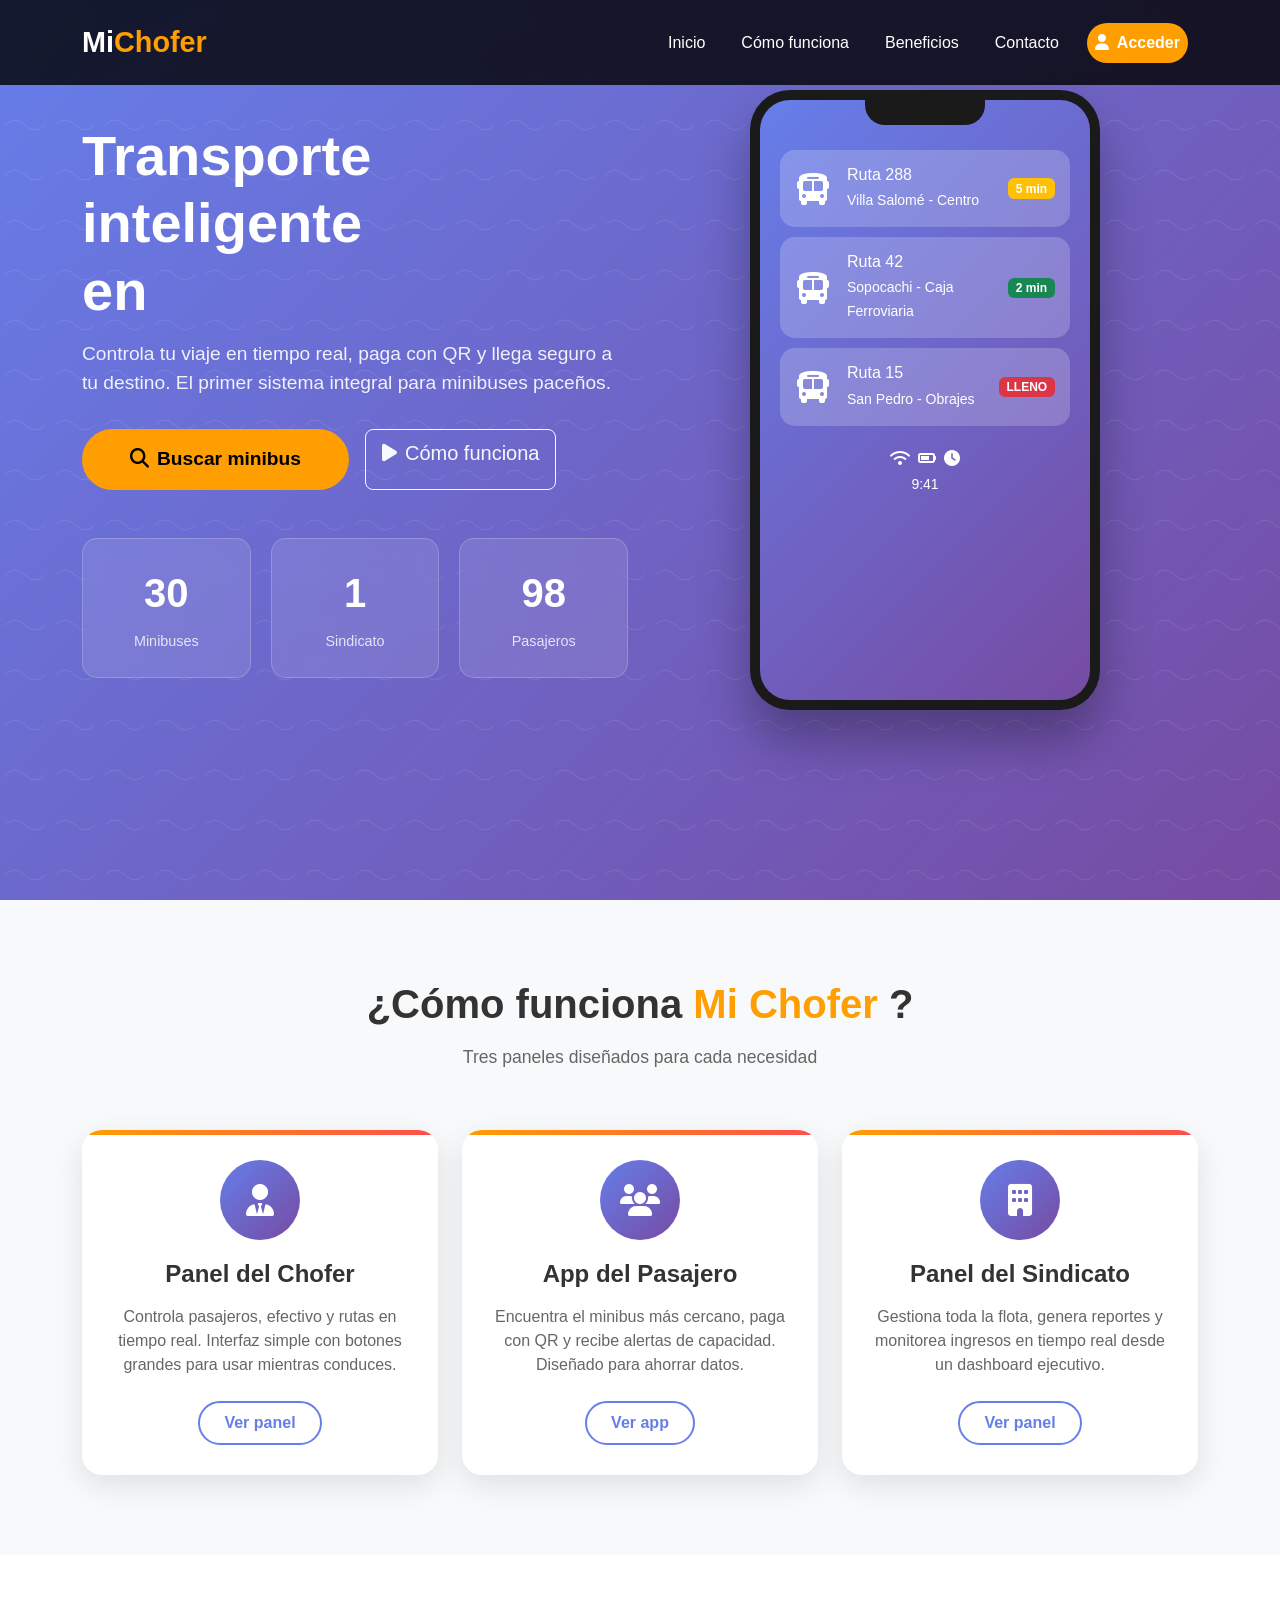
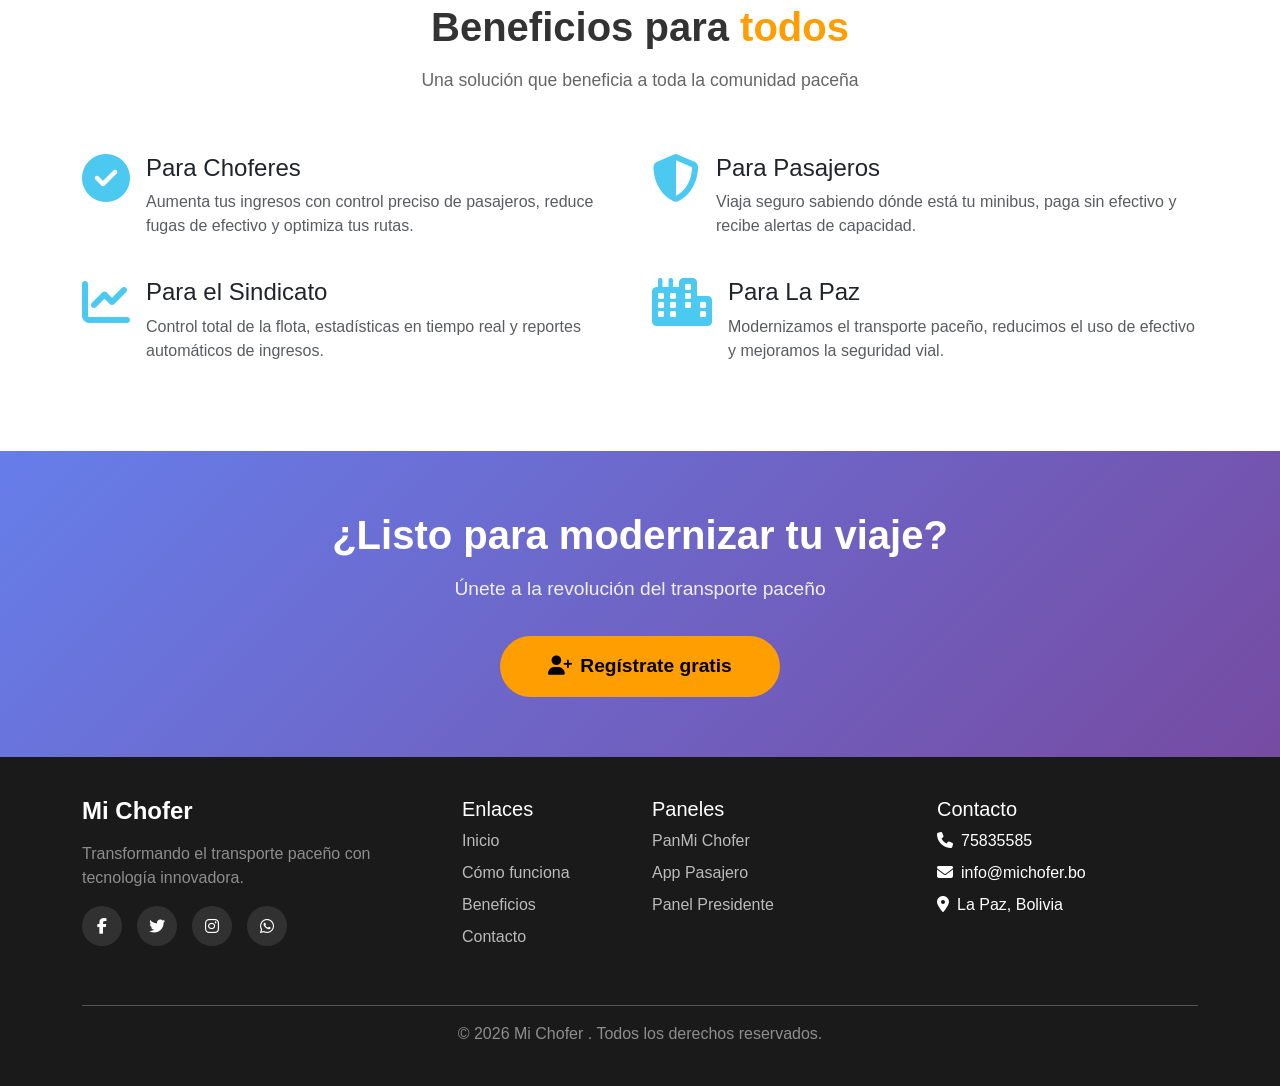
==== index.html @ 48915121 "Add files via upload" ====
<!DOCTYPE html>
<html lang="es">
<head>
    <meta charset="UTF-8">
    <meta name="viewport" content="width=device-width, initial-scale=1.0">
    <title>Mi Chofer  - Sistema Inteligente de Transporte</title>
    
    <!-- Bootstrap 5 -->
    <link href="https://cdn.jsdelivr.net/npm/bootstrap@5.3.0/dist/css/bootstrap.min.css" rel="stylesheet">
    <!-- Font Awesome -->
    <link rel="stylesheet" href="https://cdnjs.cloudflare.com/ajax/libs/font-awesome/6.4.0/css/all.min.css">
    <!-- Estilos personalizados -->
    <style>
        * {
            margin: 0;
            padding: 0;
            box-sizing: border-box;
        }

        body {
            font-family: 'Segoe UI', Tahoma, Geneva, Verdana, sans-serif;
            overflow-x: hidden;
        }

        /* Preloader */
        #preloader {
            position: fixed;
            top: 0;
            left: 0;
            width: 100%;
            height: 100%;
            background: linear-gradient(135deg, #667eea 0%, #764ba2 100%);
            z-index: 9999;
            display: flex;
            justify-content: center;
            align-items: center;
            transition: opacity 0.5s ease, visibility 0.5s ease;
        }

        #preloader.hidden {
            opacity: 0;
            visibility: hidden;
        }

        .loader {
            text-align: center;
            color: white;
        }

        .loader i {
            font-size: 4rem;
            margin-bottom: 1rem;
            animation: bounce 2s infinite;
        }

        .spinner {
            width: 50px;
            height: 50px;
            border: 5px solid rgba(255,255,255,0.3);
            border-top: 5px solid #ff9e00;
            border-radius: 50%;
            margin: 20px auto;
            animation: spin 1s linear infinite;
        }

        @keyframes spin {
            0% { transform: rotate(0deg); }
            100% { transform: rotate(360deg); }
        }

        @keyframes bounce {
            0%, 100% { transform: translateY(0); }
            50% { transform: translateY(-20px); }
        }

        /* Navbar */
        .navbar {
            background: rgba(0, 0, 0, 0.8);
            backdrop-filter: blur(10px);
            transition: all 0.3s ease;
            padding: 1rem 0;
        }

        .navbar.scrolled {
            padding: 0.5rem 0;
            background: rgba(0, 0, 0, 0.95);
        }

        .navbar-brand {
            font-size: 1.8rem;
            font-weight: 800;
        }

        .navbar-brand span:first-child {
            color: white;
        }

        .navbar-brand span:last-child {
            color: #ff9e00;
        }

        .nav-link {
            color: white !important;
            font-weight: 500;
            margin: 0 10px;
            transition: all 0.3s ease;
            position: relative;
        }

        .nav-link:hover {
            color: #ff9e00 !important;
        }

        .nav-link::after {
            content: '';
            position: absolute;
            bottom: 0;
            left: 50%;
            transform: translateX(-50%);
            width: 0;
            height: 2px;
            background: #ff9e00;
            transition: width 0.3s ease;
        }

        .nav-link:hover::after {
            width: 80%;
        }

        .btn-acceder {
            background: #ff9e00;
            color: #000;
            font-weight: 600;
            padding: 0.5rem 1.5rem;
            border-radius: 50px;
            transition: all 0.3s ease;
        }

        .btn-acceder:hover {
            background: #ffb347;
            transform: translateY(-2px);
            box-shadow: 0 5px 15px rgba(255, 158, 0, 0.3);
        }

        /* Hero Section */
        .hero-section {
            min-height: 100vh;
            background: linear-gradient(135deg, #667eea 0%, #764ba2 100%);
            padding-top: 90px;
            position: relative;
            overflow: hidden;
        }

        .hero-section::before {
            content: '';
            position: absolute;
            top: 0;
            left: 0;
            right: 0;
            bottom: 0;
            background: url('data:image/svg+xml,<svg xmlns="http://www.w3.org/2000/svg" viewBox="0 0 100 100" opacity="0.1"><path d="M10 50 Q 30 30, 50 50 T 90 50" stroke="white" fill="none" stroke-width="2"/></svg>');
            background-size: 50px 50px;
            animation: moveBackground 20s linear infinite;
        }

        @keyframes moveBackground {
            from { background-position: 0 0; }
            to { background-position: 100px 100px; }
        }

        .hero-content {
            position: relative;
            z-index: 2;
        }

        .hero-title {
            font-size: 3.5rem;
            font-weight: 800;
            color: white;
            margin-bottom: 1rem;
            line-height: 1.2;
        }

        .hero-title .highlight {
            color: #ff9e00;
            display: inline-block;
            animation: glow 2s infinite;
        }

        @keyframes glow {
            0%, 100% { text-shadow: 0 0 10px rgba(255, 158, 0, 0.5); }
            50% { text-shadow: 0 0 20px rgba(255, 158, 0, 0.8); }
        }

        .hero-subtitle {
            font-size: 1.2rem;
            color: rgba(255, 255, 255, 0.9);
            margin-bottom: 2rem;
        }

        /* Stats Cards */
        .stats-container {
            display: flex;
            gap: 20px;
            margin-top: 3rem;
        }

        .stat-card {
            background: rgba(255, 255, 255, 0.1);
            backdrop-filter: blur(10px);
            border: 1px solid rgba(255, 255, 255, 0.2);
            border-radius: 15px;
            padding: 1.5rem;
            text-align: center;
            flex: 1;
            transition: all 0.3s ease;
            cursor: pointer;
        }

        .stat-card:hover {
            transform: translateY(-10px);
            background: rgba(255, 255, 255, 0.2);
            border-color: #ff9e00;
        }

        .stat-number {
            font-size: 2.5rem;
            font-weight: 800;
            color: white;
            margin-bottom: 0.5rem;
        }

        .stat-label {
            color: rgba(255, 255, 255, 0.8);
            font-size: 0.9rem;
        }

        /* Phone Mockup */
        .phone-mockup {
            position: relative;
            width: 100%;
            max-width: 350px;
            margin: 0 auto;
        }

        .phone-frame {
            background: #1a1a1a;
            border-radius: 40px;
            padding: 10px;
            box-shadow: 0 30px 50px rgba(0, 0, 0, 0.3);
            position: relative;
            z-index: 2;
        }

        .phone-screen {
            background: linear-gradient(135deg, #667eea 0%, #764ba2 100%);
            border-radius: 30px;
            padding: 20px;
            min-height: 600px;
            color: white;
            position: relative;
            overflow: hidden;
        }

        .phone-notch {
            position: absolute;
            top: 0;
            left: 50%;
            transform: translateX(-50%);
            width: 120px;
            height: 25px;
            background: #1a1a1a;
            border-radius: 0 0 20px 20px;
            z-index: 3;
        }

        .app-preview {
            margin-top: 30px;
        }

        .preview-card {
            background: rgba(255, 255, 255, 0.2);
            border-radius: 15px;
            padding: 15px;
            margin-bottom: 10px;
            animation: slideIn 0.5s ease;
            transform-origin: left;
        }

        @keyframes slideIn {
            from {
                opacity: 0;
                transform: translateX(-20px);
            }
            to {
                opacity: 1;
                transform: translateX(0);
            }
        }

        /* Features Section */
        .features-section {
            padding: 80px 0;
            background: #f8f9fa;
        }

        .section-title {
            text-align: center;
            margin-bottom: 60px;
        }

        .section-title h2 {
            font-size: 2.5rem;
            font-weight: 800;
            color: #333;
            margin-bottom: 1rem;
        }

        .section-title p {
            color: #666;
            font-size: 1.1rem;
        }

        .feature-card {
            background: white;
            border-radius: 20px;
            padding: 30px;
            text-align: center;
            box-shadow: 0 10px 30px rgba(0, 0, 0, 0.1);
            transition: all 0.3s ease;
            height: 100%;
            position: relative;
            overflow: hidden;
        }

        .feature-card:hover {
            transform: translateY(-10px);
            box-shadow: 0 20px 40px rgba(0, 0, 0, 0.2);
        }

        .feature-card::before {
            content: '';
            position: absolute;
            top: 0;
            left: 0;
            right: 0;
            height: 5px;
            background: linear-gradient(90deg, #ff9e00, #ff4d4d);
        }

        .feature-icon {
            width: 80px;
            height: 80px;
            background: linear-gradient(135deg, #667eea 0%, #764ba2 100%);
            border-radius: 50%;
            display: flex;
            align-items: center;
            justify-content: center;
            margin: 0 auto 20px;
            color: white;
            font-size: 2rem;
        }

        .feature-card h3 {
            font-size: 1.5rem;
            font-weight: 700;
            margin-bottom: 1rem;
            color: #333;
        }

        .feature-card p {
            color: #666;
            margin-bottom: 1.5rem;
        }

        .feature-btn {
            background: transparent;
            border: 2px solid #667eea;
            color: #667eea;
            padding: 0.5rem 1.5rem;
            border-radius: 50px;
            font-weight: 600;
            transition: all 0.3s ease;
            text-decoration: none;
            display: inline-block;
        }

        .feature-btn:hover {
            background: #667eea;
            color: white;
        }

        /* CTA Section */
        .cta-section {
            background: linear-gradient(135deg, #667eea 0%, #764ba2 100%);
            padding: 60px 0;
            text-align: center;
            color: white;
        }

        .cta-section h2 {
            font-size: 2.5rem;
            font-weight: 800;
            margin-bottom: 1rem;
        }

        .cta-section p {
            font-size: 1.2rem;
            margin-bottom: 2rem;
            opacity: 0.9;
        }

        .cta-btn {
            background: #ff9e00;
            color: #000;
            font-weight: 700;
            padding: 1rem 3rem;
            border-radius: 50px;
            font-size: 1.2rem;
            text-decoration: none;
            display: inline-block;
            transition: all 0.3s ease;
            border: none;
            cursor: pointer;
        }

        .cta-btn:hover {
            background: #ffb347;
            transform: translateY(-2px);
            box-shadow: 0 10px 20px rgba(0, 0, 0, 0.2);
            color: #000;
        }

        /* Footer */
        footer {
            background: #1a1a1a;
            color: white;
            padding: 40px 0;
        }

        .footer-title {
            font-size: 1.5rem;
            font-weight: 700;
            margin-bottom: 1rem;
        }

        .footer-title span {
            color: #ff9e00;
        }

        .footer-links {
            list-style: none;
            padding: 0;
        }

        .footer-links li {
            margin-bottom: 0.5rem;
        }

        .footer-links a {
            color: rgba(255, 255, 255, 0.7);
            text-decoration: none;
            transition: all 0.3s ease;
        }

        .footer-links a:hover {
            color: #ff9e00;
            padding-left: 5px;
        }

        .social-links {
            display: flex;
            gap: 15px;
            margin-top: 1rem;
        }

        .social-links a {
            width: 40px;
            height: 40px;
            background: rgba(255, 255, 255, 0.1);
            border-radius: 50%;
            display: flex;
            align-items: center;
            justify-content: center;
            color: white;
            text-decoration: none;
            transition: all 0.3s ease;
        }

        .social-links a:hover {
            background: #ff9e00;
            transform: translateY(-3px);
        }

        /* Responsive */
        @media (max-width: 768px) {
            .hero-title {
                font-size: 2.5rem;
            }
            
            .stats-container {
                flex-direction: column;
            }
            
            .phone-mockup {
                margin-top: 3rem;
            }
            
            .section-title h2 {
                font-size: 2rem;
            }
        }
    </style>
</head>
<body>
    <!-- Preloader -->
    <div id="preloader">
        <div class="loader">
            <i class="fas fa-bus"></i>
            <h2>Mi Chofer</h2>
            <div class="spinner"></div>
            <p class="mt-3">Cargando experiencia paceña...</p>
        </div>
    </div>

    <!-- Navbar -->
    <nav class="navbar navbar-expand-lg navbar-dark fixed-top" id="mainNavbar">
        <div class="container">
            <a class="navbar-brand" href="#">
                <span>Mi</span><span>Chofer</span>
            </a>
            <button class="navbar-toggler" type="button" data-bs-toggle="collapse" data-bs-target="#navbarNav">
                <span class="navbar-toggler-icon"></span>
            </button>
            <div class="collapse navbar-collapse" id="navbarNav">
                <ul class="navbar-nav ms-auto">
                    <li class="nav-item">
                        <a class="nav-link" href="#inicio">Inicio</a>
                    </li>
                    <li class="nav-item">
                        <a class="nav-link" href="#como-funciona">Cómo funciona</a>
                    </li>
                    <li class="nav-item">
                        <a class="nav-link" href="#beneficios">Beneficios</a>
                    </li>
                    <li class="nav-item">
                        <a class="nav-link" href="#contacto">Contacto</a>
                    </li>
                    <li class="nav-item dropdown">
                        <a class="nav-link btn-acceder" href="#" role="button" data-bs-toggle="dropdown">
                            <i class="fas fa-user me-2"></i>Acceder
                        </a>
                        <ul class="dropdown-menu dropdown-menu-end">
                            <li><a class="dropdown-item" href="panels/chofer/index.html"><i class="fas fa-user-tie me-2"></i>Soy Chofer</a></li>
                            <li><a class="dropdown-item" href="panels/pasajero/login.html"><i class="fas fa-user me-2"></i>Soy Pasajero</a></li>
                            <li><hr class="dropdown-divider"></li>
                            <li><a class="dropdown-item" href="panels/presidente/index.html"><i class="fas fa-user-cog me-2"></i>Presidente Sindicato</a></li>
                        </ul>
                    </li>
                </ul>
            </div>
        </div>
    </nav>

    <!-- Hero Section -->
    <section id="inicio" class="hero-section">
        <div class="container h-100">
            <div class="row h-100 align-items-center">
                <div class="col-lg-6 hero-content">
                    <h1 class="hero-title">
                        Transporte inteligente<br>en <span class="highlight"></span>
                    </h1>
                    <p class="hero-subtitle">
                        Controla tu viaje en tiempo real, paga con QR y llega seguro a tu destino. 
                        El primer sistema integral para minibuses paceños.
                    </p>
                    <div class="d-flex gap-3">
                        <a href="panels/pasajero/dashboard.html" class="btn cta-btn">
                            <i class="fas fa-search me-2"></i>Buscar minibus
                        </a>
                        <a href="#como-funciona" class="btn btn-outline-light btn-lg">
                            <i class="fas fa-play me-2"></i>Cómo funciona
                        </a>
                    </div>
                    
                    <!-- Stats -->
                    <div class="stats-container">
                        <div class="stat-card">
                            <div class="stat-number">30</div>
                            <div class="stat-label">Minibuses</div>
                        </div>
                        <div class="stat-card">
                            <div class="stat-number">1</div>
                            <div class="stat-label">Sindicato</div>
                        </div>
                        <div class="stat-card">
                            <div class="stat-number">98</div>
                            <div class="stat-label">Pasajeros</div>
                        </div>
                    </div>
                </div>
                
                <div class="col-lg-6">
                    <div class="phone-mockup">
                        <div class="phone-frame">
                            <div class="phone-screen">
                                <div class="phone-notch"></div>
                                <div class="app-preview">
                                    <div class="preview-card" style="animation-delay: 0.1s">
                                        <div class="d-flex align-items-center">
                                            <i class="fas fa-bus fa-2x me-3"></i>
                                            <div>
                                                <h6 class="mb-1">Ruta 288</h6>
                                                <small>Villa Salomé - Centro</small>
                                            </div>
                                            <span class="badge bg-warning ms-auto">5 min</span>
                                        </div>
                                    </div>
                                    <div class="preview-card" style="animation-delay: 0.2s">
                                        <div class="d-flex align-items-center">
                                            <i class="fas fa-bus fa-2x me-3"></i>
                                            <div>
                                                <h6 class="mb-1">Ruta 42</h6>
                                                <small>Sopocachi - Caja Ferroviaria</small>
                                            </div>
                                            <span class="badge bg-success ms-auto">2 min</span>
                                        </div>
                                    </div>
                                    <div class="preview-card" style="animation-delay: 0.3s">
                                        <div class="d-flex align-items-center">
                                            <i class="fas fa-bus fa-2x me-3"></i>
                                            <div>
                                                <h6 class="mb-1">Ruta 15</h6>
                                                <small>San Pedro - Obrajes</small>
                                            </div>
                                            <span class="badge bg-danger ms-auto">LLENO</span>
                                        </div>
                                    </div>
                                </div>
                                
                                <div class="text-center mt-4">
                                    <div class="d-flex justify-content-center gap-2">
                                        <i class="fas fa-wifi"></i>
                                        <i class="fas fa-battery-three-quarters"></i>
                                        <i class="fas fa-clock"></i>
                                    </div>
                                    <p class="mt-2 small">9:41</p>
                                </div>
                            </div>
                        </div>
                    </div>
                </div>
            </div>
        </div>
    </section>

    <!-- Cómo funciona Section -->
    <section id="como-funciona" class="features-section">
        <div class="container">
            <div class="section-title">
                <h2>¿Cómo funciona <span style="color: #ff9e00;">Mi Chofer </span>?</h2>
                <p>Tres paneles diseñados para cada necesidad</p>
            </div>
            
            <div class="row g-4">
                <div class="col-md-4">
                    <div class="feature-card">
                        <div class="feature-icon">
                            <i class="fas fa-user-tie"></i>
                        </div>
                        <h3>Panel del Chofer</h3>
                        <p>Controla pasajeros, efectivo y rutas en tiempo real. Interfaz simple con botones grandes para usar mientras conduces.</p>
                        <a href="panels/chofer/index.html" class="feature-btn">Ver panel</a>
                    </div>
                </div>
                
                <div class="col-md-4">
                    <div class="feature-card">
                        <div class="feature-icon">
                            <i class="fas fa-users"></i>
                        </div>
                        <h3>App del Pasajero</h3>
                        <p>Encuentra el minibus más cercano, paga con QR y recibe alertas de capacidad. Diseñado para ahorrar datos.</p>
                        <a href="panels/pasajero/login.html" class="feature-btn">Ver app</a>
                    </div>
                </div>
                
                <div class="col-md-4">
                    <div class="feature-card">
                        <div class="feature-icon">
                            <i class="fas fa-building"></i>
                        </div>
                        <h3>Panel del Sindicato</h3>
                        <p>Gestiona toda la flota, genera reportes y monitorea ingresos en tiempo real desde un dashboard ejecutivo.</p>
                        <a href="panels/presidente/index.html" class="feature-btn">Ver panel</a>
                    </div>
                </div>
            </div>
        </div>
    </section>

    <!-- Beneficios Section -->
    <section id="beneficios" class="py-5 bg-white">
        <div class="container">
            <div class="section-title">
                <h2>Beneficios para <span style="color: #ff9e00;">todos</span></h2>
                <p>Una solución que beneficia a toda la comunidad paceña</p>
            </div>
            
            <div class="row mt-5">
                <div class="col-md-6 mb-4">
                    <div class="d-flex gap-3">
                        <i class="fas fa-check-circle fa-3x" style="color: #4cc9f0;"></i>
                        <div>
                            <h4>Para Choferes</h4>
                            <p class="text-muted">Aumenta tus ingresos con control preciso de pasajeros, reduce fugas de efectivo y optimiza tus rutas.</p>
                        </div>
                    </div>
                </div>
                
                <div class="col-md-6 mb-4">
                    <div class="d-flex gap-3">
                        <i class="fas fa-shield-alt fa-3x" style="color: #4cc9f0;"></i>
                        <div>
                            <h4>Para Pasajeros</h4>
                            <p class="text-muted">Viaja seguro sabiendo dónde está tu minibus, paga sin efectivo y recibe alertas de capacidad.</p>
                        </div>
                    </div>
                </div>
                
                <div class="col-md-6 mb-4">
                    <div class="d-flex gap-3">
                        <i class="fas fa-chart-line fa-3x" style="color: #4cc9f0;"></i>
                        <div>
                            <h4>Para el Sindicato</h4>
                            <p class="text-muted">Control total de la flota, estadísticas en tiempo real y reportes automáticos de ingresos.</p>
                        </div>
                    </div>
                </div>
                
                <div class="col-md-6 mb-4">
                    <div class="d-flex gap-3">
                        <i class="fas fa-city fa-3x" style="color: #4cc9f0;"></i>
                        <div>
                            <h4>Para La Paz</h4>
                            <p class="text-muted">Modernizamos el transporte paceño, reducimos el uso de efectivo y mejoramos la seguridad vial.</p>
                        </div>
                    </div>
                </div>
            </div>
        </div>
    </section>

    <!-- CTA Section -->
    <section class="cta-section">
        <div class="container">
            <h2>¿Listo para modernizar tu viaje?</h2>
            <p>Únete a la revolución del transporte paceño</p>
            <a href="panels/pasajero/registro.html" class="cta-btn">
                <i class="fas fa-user-plus me-2"></i>Regístrate gratis
            </a>
        </div>
    </section>

    <!-- Footer -->
    <footer id="contacto">
        <div class="container">
            <div class="row">
                <div class="col-md-4 mb-4">
                    <h3 class="footer-title">Mi Chofer<span></span></h3>
                    <p class="text-white-50">Transformando el transporte paceño con tecnología innovadora.</p>
                    <div class="social-links">
                        <a href="#"><i class="fab fa-facebook-f"></i></a>
                        <a href="#"><i class="fab fa-twitter"></i></a>
                        <a href="#"><i class="fab fa-instagram"></i></a>
                        <a href="#"><i class="fab fa-whatsapp"></i></a>
                    </div>
                </div>
                
                <div class="col-md-2 mb-4">
                    <h5>Enlaces</h5>
                    <ul class="footer-links">
                        <li><a href="#inicio">Inicio</a></li>
                        <li><a href="#como-funciona">Cómo funciona</a></li>
                        <li><a href="#beneficios">Beneficios</a></li>
                        <li><a href="#contacto">Contacto</a></li>
                    </ul>
                </div>
                
                <div class="col-md-3 mb-4">
                    <h5>Paneles</h5>
                    <ul class="footer-links">
                        <li><a href="panels/chofer/index.html">PanMi Chofer</a></li>
                        <li><a href="panels/pasajero/login.html">App Pasajero</a></li>
                        <li><a href="panels/presidente/index.html">Panel Presidente</a></li>
                    </ul>
                </div>
                
                <div class="col-md-3 mb-4">
                    <h5>Contacto</h5>
                    <ul class="footer-links">
                        <li><i class="fas fa-phone me-2"></i>75835585</li>
                        <li><i class="fas fa-envelope me-2"></i>info@michofer.bo</li>
                        <li><i class="fas fa-map-marker-alt me-2"></i>La Paz, Bolivia</li>
                    </ul>
                </div>
            </div>
            
            <hr class="bg-white opacity-25">
            
            <div class="text-center">
                <p class="text-white-50 mb-0">&copy; 2026 Mi Chofer . Todos los derechos reservados.</p>
            </div>
        </div>
    </footer>

    <!-- Scripts -->
    <script src="https://cdn.jsdelivr.net/npm/bootstrap@5.3.0/dist/js/bootstrap.bundle.min.js"></script>
    
    <script>
        // Ocultar preloader cuando la página cargue
        window.addEventListener('load', function() {
            setTimeout(function() {
                document.getElementById('preloader').classList.add('hidden');
            }, 1500); // Mostrar el preloader por 1.5 segundos
        });

        // Navbar scroll effect
        window.addEventListener('scroll', function() {
            const navbar = document.getElementById('mainNavbar');
            if(window.scrollY > 50) {
                navbar.classList.add('scrolled');
            } else {
                navbar.classList.remove('scrolled');
            }
        });

        // Smooth scroll para enlaces internos
        document.querySelectorAll('a[href^="#"]').forEach(anchor => {
            anchor.addEventListener('click', function (e) {
                e.preventDefault();
                const target = document.querySelector(this.getAttribute('href'));
                if(target) {
                    target.scrollIntoView({
                        behavior: 'smooth',
                        block: 'start'
                    });
                }
            });
        });

        // Animación de números en stats
        function animateNumbers() {
            const stats = document.querySelectorAll('.stat-number');
            
            stats.forEach(stat => {
                const target = stat.innerText.replace(/[^0-9]/g, '');
                if(target) {
                    let current = 0;
                    const increment = Math.ceil(target / 50);
                    const timer = setInterval(() => {
                        current += increment;
                        if(current >= target) {
                            stat.innerText = target + (stat.innerText.includes('+') ? '+' : '');
                            clearInterval(timer);
                        } else {
                            stat.innerText = current + (stat.innerText.includes('+') ? '+' : '');
                        }
                    }, 20);
                }
            });
        }

        // Ejecutar animación cuando el elemento sea visible
        const observer = new IntersectionObserver((entries) => {
            entries.forEach(entry => {
                if(entry.isIntersecting) {
                    animateNumbers();
                    observer.unobserve(entry.target);
                }
            });
        });

        observer.observe(document.querySelector('.stats-container'));

        // Efecto hover en feature cards
        document.querySelectorAll('.feature-card').forEach(card => {
            card.addEventListener('mouseenter', function() {
                this.style.transform = 'translateY(-10px)';
            });
            
            card.addEventListener('mouseleave', function() {
                this.style.transform = 'translateY(0)';
            });
        });
    </script>
</body>
</html>
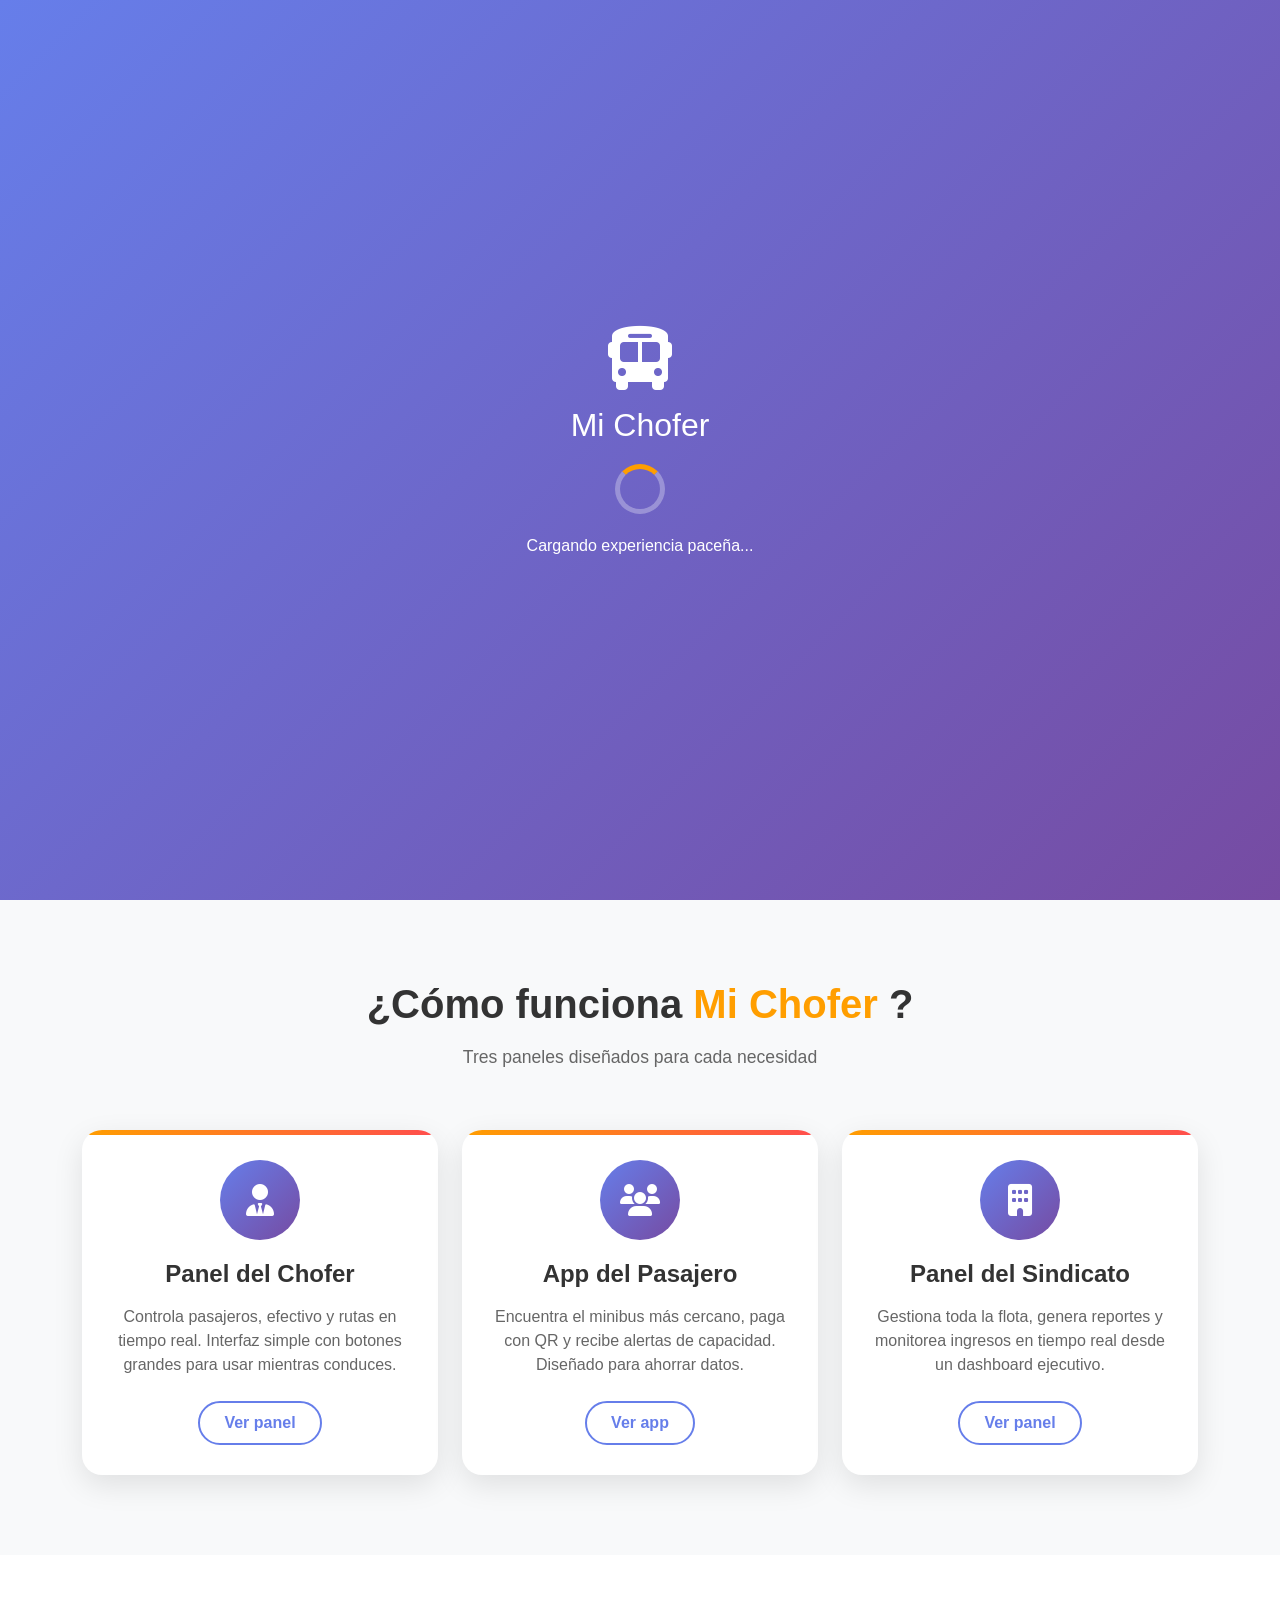
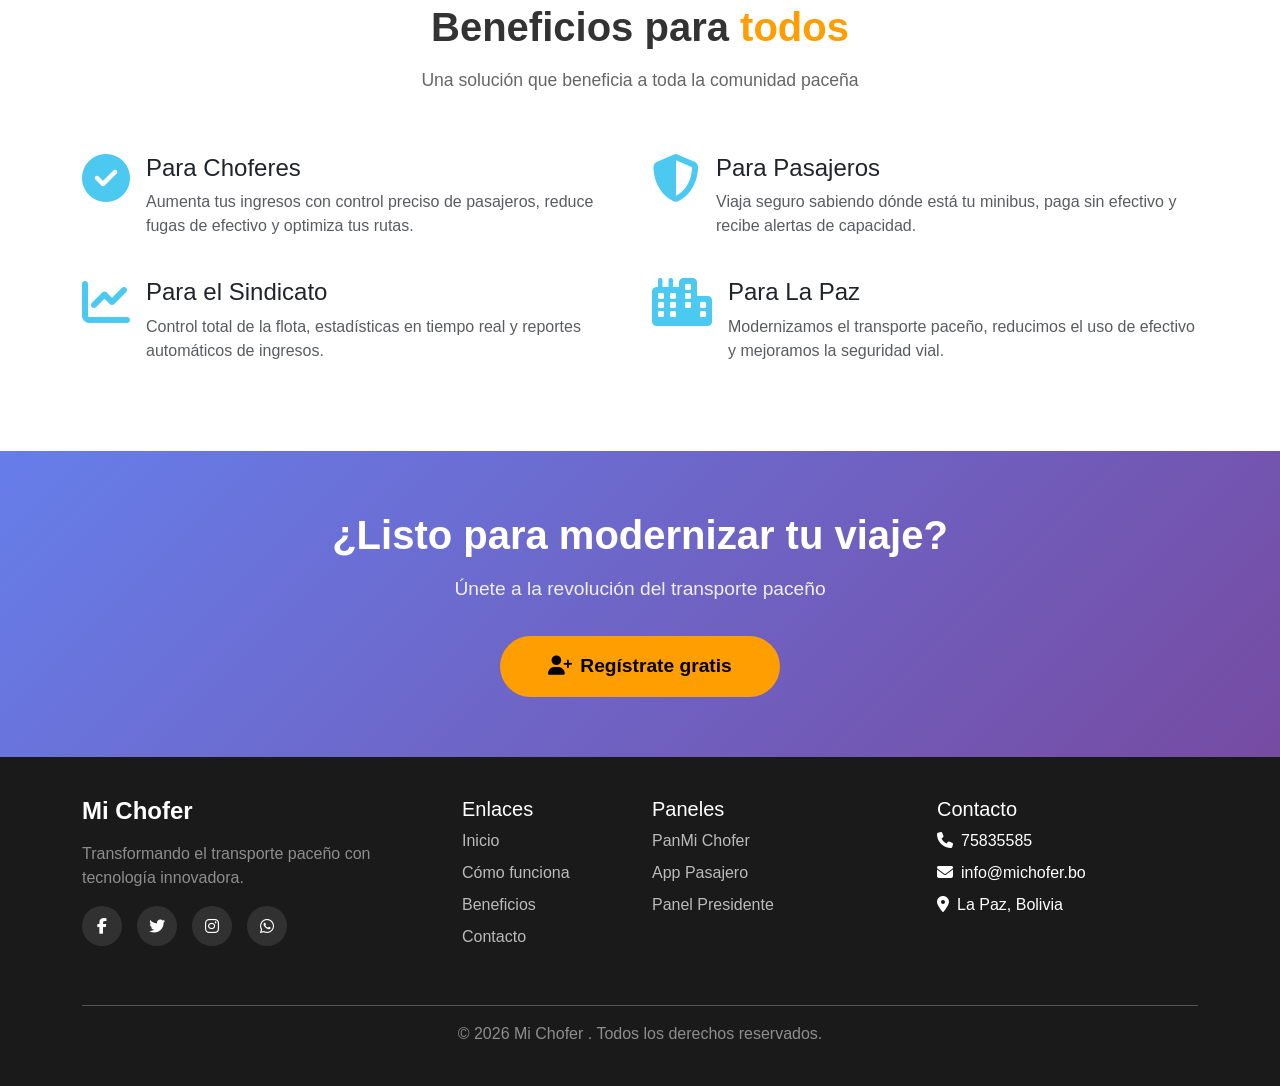
==== commit 300da8dd: "Update index.html" ====
--- a/index.html
+++ b/index.html
@@ -554,7 +554,7 @@
                             <li><a class="dropdown-item" href="panels/chofer/index.html"><i class="fas fa-user-tie me-2"></i>Soy Chofer</a></li>
                             <li><a class="dropdown-item" href="panels/pasajero/login.html"><i class="fas fa-user me-2"></i>Soy Pasajero</a></li>
                             <li><hr class="dropdown-divider"></li>
-                            <li><a class="dropdown-item" href="panels/presidente/index.html"><i class="fas fa-user-cog me-2"></i>Presidente Sindicato</a></li>
+                            <li><a class="dropdown-item" href="presidente/index.html"><i class="fas fa-user-cog me-2"></i>Presidente Sindicato</a></li>
                         </ul>
                     </li>
                 </ul>
@@ -692,7 +692,7 @@
                         </div>
                         <h3>Panel del Sindicato</h3>
                         <p>Gestiona toda la flota, genera reportes y monitorea ingresos en tiempo real desde un dashboard ejecutivo.</p>
-                        <a href="panels/presidente/index.html" class="feature-btn">Ver panel</a>
+                        <a href="presidente/index.html" class="feature-btn">Ver panel</a>
                     </div>
                 </div>
             </div>
@@ -792,7 +792,7 @@
                     <ul class="footer-links">
                         <li><a href="panels/chofer/index.html">PanMi Chofer</a></li>
                         <li><a href="panels/pasajero/login.html">App Pasajero</a></li>
-                        <li><a href="panels/presidente/index.html">Panel Presidente</a></li>
+                        <li><a href="presidente/index.html">Panel Presidente</a></li>
                     </ul>
                 </div>
                 
@@ -895,4 +895,4 @@
         });
     </script>
 </body>
-</html>+</html>
